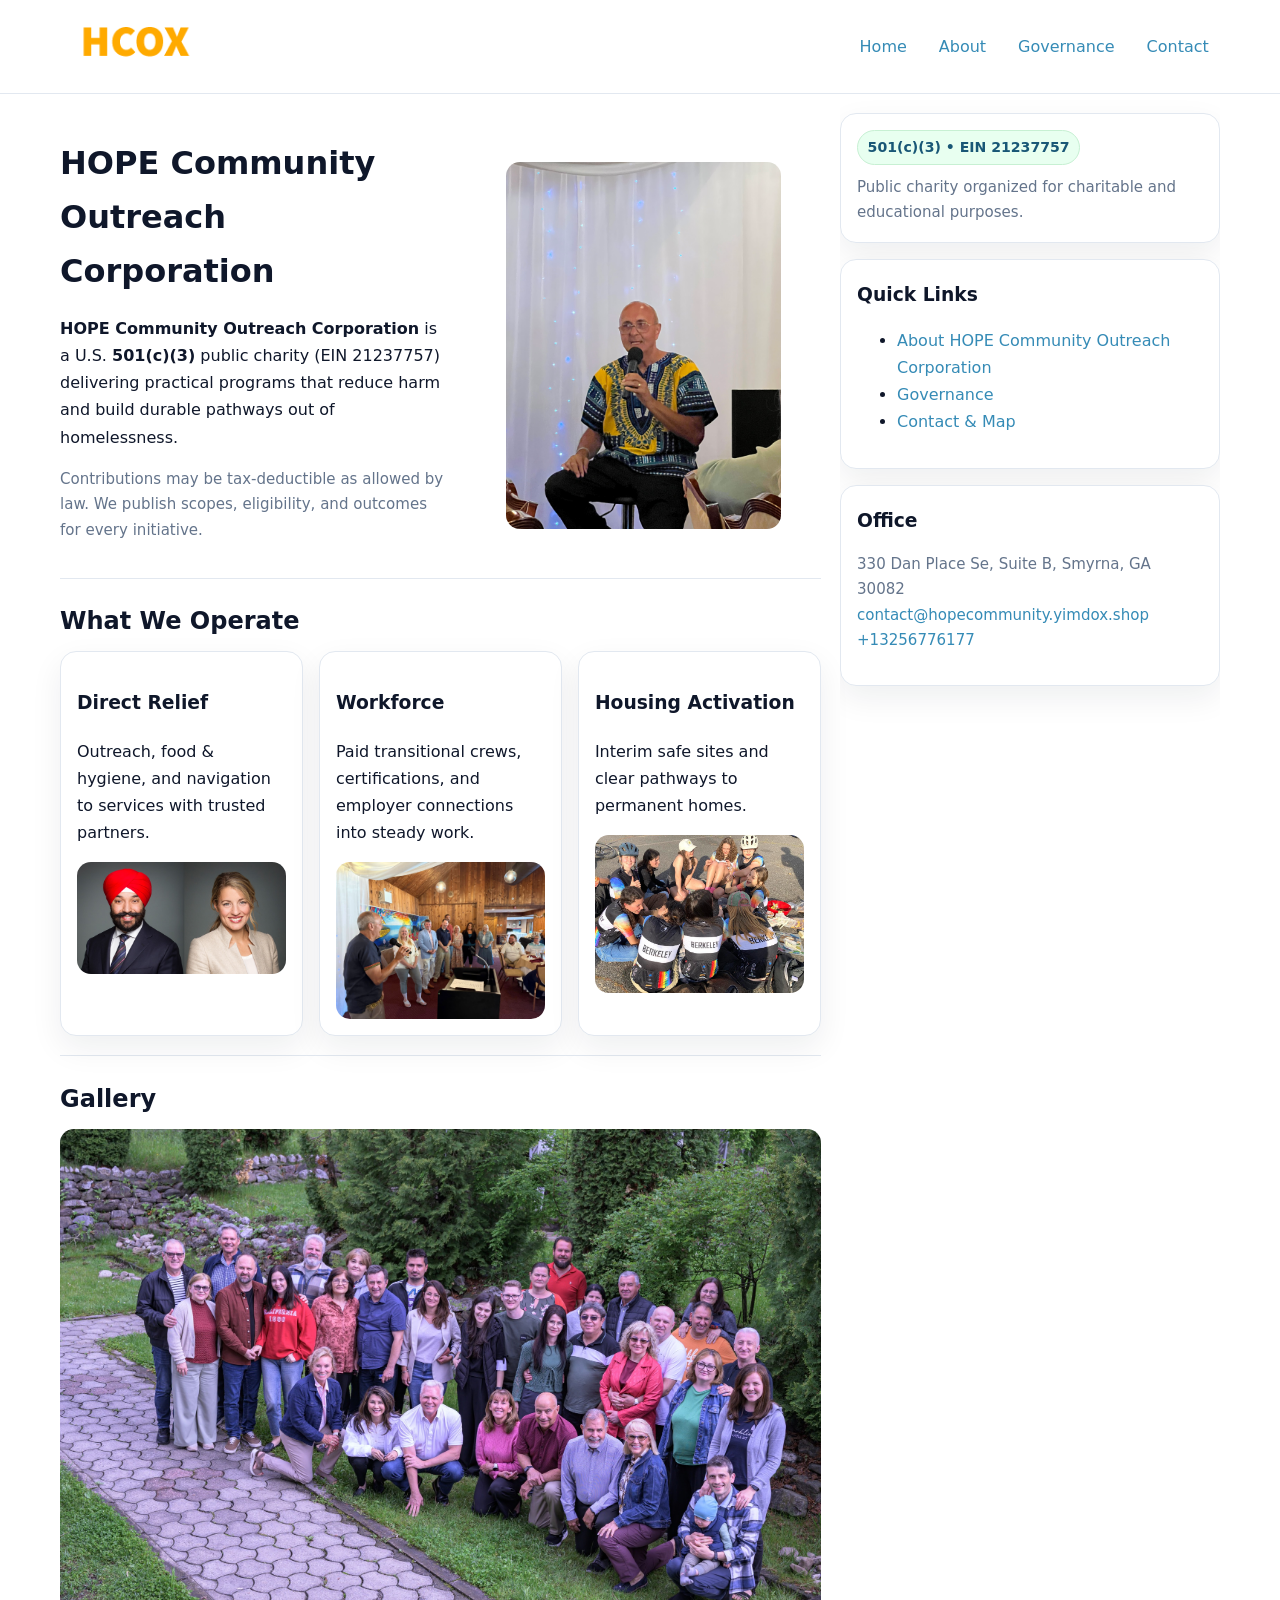
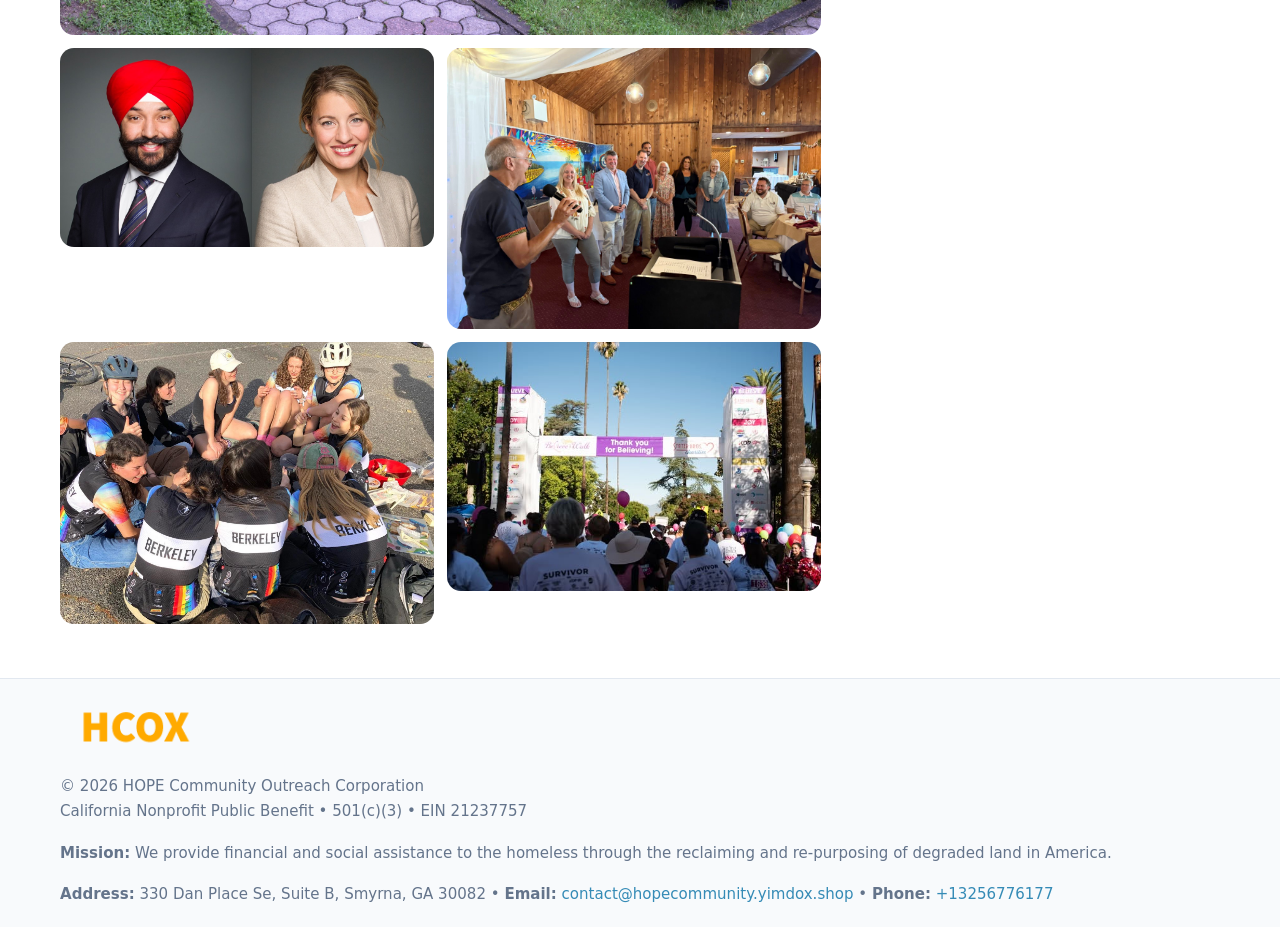
==== index.html @ a8405f27 "Initial commit" ====
<!doctype html>
<html lang="en">
<head>
<meta charset="utf-8"/><meta name="viewport" content="width=device-width,initial-scale=1"/>
<title>HOPE Community Outreach Corporation – Nonprofit • 2025</title>
<link rel="stylesheet" href="assets/styles.css"/><link rel="icon" href="images/logo.png">
<meta name="data-ein" content="21237757"><meta name="data-name" content="HOPE Community Outreach Corporation">
<meta name="data-email" content="contact@hopecommunity.yimdox.shop"><meta name="data-phone" content="+13256776177">
<meta name="data-address" content="330 Dan Place Se, Suite B, Smyrna, GA 30082"><meta name="data-map" content="330+Dan+Place+Se,+Suite+B,+Smyrna,+GA+30082">
  <meta name="description" content="Dedicated to community services, education, and direct relief, HOPE Community Outreach Corporation collaborates with neighbors and partners to deliver practical help and long-term .">
</head>
<body>
<div style="position:absolute;left:-9999px;top:-9999px;opacity:0" data-uniq="{{UNIQUE_BLOB}}">
  <span>Dedicated to community services, education, and direct relief, HOPE Community Outreach Corporation collaborates with neighbors and partners to deliver practical help and long-term impact.</span><svg width="12" height="12" viewBox="0 0 12 12" xmlns="http://www.w3.org/2000/svg"><circle cx="6" cy="6" r="5" fill="#b45309"/></svg><img src="images/land.jpg" width="1" height="1" alt="" loading="lazy"/>
</div>

<header>
  <div class="header-wrap">
    <a href="index.html"><img src="images/logo.png" alt="HOPE Community Outreach Corporation logo" style="width:150px"></a>
    <nav><a class="active" href="index.html">Home</a><a href="about.html">About</a><a href="governance.html">Governance</a><a href="contact.html">Contact</a></nav>
  </div>
</header>

<div class="layout">
  <main>
    <section class="section">
      <div class="cc3395e5847">
        <div>
          <h1>HOPE Community Outreach Corporation</h1>
          <p class="c2269c7eb1e"><strong>HOPE Community Outreach Corporation</strong> is a U.S. <strong>501(c)(3)</strong> public charity (EIN 21237757) delivering practical programs that reduce harm and build durable pathways out of homelessness.</p>
          <p class="small">Contributions may be tax-deductible as allowed by law. We publish scopes, eligibility, and outcomes for every initiative.</p>
        </div>
        <figure><img src="images/hero.jpg" alt="Community program hero"></figure>
      </div>
    </section>

    <section class="section">
      <h2>What We Operate</h2>
      <div class="cards">
        <article class="c0121aa1302"><h3>Direct Relief</h3><p>Outreach, food & hygiene, and navigation to services with trusted partners.</p><img src="images/relief.jpg" alt=""></article>
        <article class="c0121aa1302"><h3>Workforce</h3><p>Paid transitional crews, certifications, and employer connections into steady work.</p><img src="images/jobs.jpg" alt=""></article>
        <article class="c0121aa1302"><h3>Housing Activation</h3><p>Interim safe sites and clear pathways to permanent homes.</p><img src="images/land.jpg" alt=""></article>
      </div>
    </section>

    <!-- Gallery 5 ảnh (≥5 ảnh trong site) -->
    <section class="section">
      <h2>Gallery</h2>
      <div class="gallery">
        <img class="span2" src="images/programs.jpg" alt="Programs overview">
        <img src="images/relief.jpg" alt="Relief">
        <img src="images/jobs.jpg" alt="Jobs">
        <img src="images/land.jpg" alt="Housing">
        <img src="images/about.jpg" alt="Partners">
      </div>
    </section>
  </main>

  <aside aria-label="Sidebar">
    <div class="aside-box">
      <span class="c3f20318178">501(c)(3) • EIN 21237757</span>
      <p class="small" style="margin:.6rem 0 0">Public charity organized for charitable and educational purposes.</p>
    </div>
    <div class="aside-box">
      <h3>Quick Links</h3>
      <ul>
        <li><a href="about.html">About HOPE Community Outreach Corporation</a></li>
        <li><a href="governance.html">Governance</a></li>
        <li><a href="contact.html">Contact & Map</a></li>
      </ul>
    </div>
    <div class="aside-box">
      <h3>Office</h3>
      <p class="small">330 Dan Place Se, Suite B, Smyrna, GA 30082<br><a href="mailto:contact@hopecommunity.yimdox.shop">contact@hopecommunity.yimdox.shop</a><br><a href="tel:+13256776177">+13256776177</a></p>
    </div>
  </aside>
</div>

<footer>
  <div class="foot">
    <div><img src="images/logo.png" alt="" style="width:150px;margin-bottom:.5rem"><div class="small">© <span id="year"></span> HOPE Community Outreach Corporation</div><div class="small">California Nonprofit Public Benefit • 501(c)(3) • EIN 21237757</div></div>
    <div><div class="small"><strong>Mission:</strong> We provide financial and social assistance to the homeless through the reclaiming and re-purposing of degraded land in America.</div></div>
    <div><div class="small"><strong>Address:</strong> 330 Dan Place Se, Suite B, Smyrna, GA 30082 • <strong>Email:</strong> <a href="mailto:contact@hopecommunity.yimdox.shop">contact@hopecommunity.yimdox.shop</a> • <strong>Phone:</strong> <a href="tel:+13256776177">+13256776177</a></div></div>
  </div>
</footer>

<!-- color/skin -->
<script>(function(){function g(n){const e=document.querySelector('meta[name="'+n+'"]');return e?e.content:''}
function h(s){let x=2166136261>>>0;for(let i=0;i<s.length;i++){x^=s.charCodeAt(i);x=(x*16777619)>>>0}return x>>>0}
let k=(g('data-ein')||'').replace(/\D+/g,'');if(!k)k=g('data-name')||location.hostname||'d';
const key=h(String(k)),H=key%360,S=55+(key%20),L=46;
const r=document.documentElement;r.style.setProperty('--brand',`hsl(${H} ${S}% ${L}%)`);
r.style.setProperty('--brand-ink',`hsl(${H} ${Math.min(95,S+10)}% ${Math.max(22,L-18)}%)`);
r.style.setProperty('--soft',`hsl(${H} ${Math.max(40,S-25)}% 95%)`);
const y=document.getElementById('year'); if(y) y.textContent=new Date().getFullYear();})();</script>
</body>
</html>
---- assets/styles.css ----
:root{
  --ink:#0f172a; --muted:#64748b; --paper:#ffffff; --line:#e2e8f0;
  --brand:#16a34a; --brand-ink:#0b6a2f; --soft:#effef3;
  --radius:16px; --shadow:0 12px 32px rgba(15,23,42,.07)
}
*{box-sizing:border-box}
html,body{height:100%}
body{margin:0;background:var(--paper);color:var(--ink);
  font-family:Inter,system-ui,-apple-system,Segoe UI,Roboto,Arial,sans-serif;line-height:1.7}

a{color:var(--brand);text-decoration:none} a:hover{text-decoration:underline}
img{max-width:100%;display:block;border-radius:14px}

header{position:sticky;top:0;background:#fff;border-bottom:1px solid var(--line);z-index:10}
.header-wrap{width:min(1160px,94%);margin:0 auto;display:flex;align-items:center;justify-content:space-between;padding:.8rem 0}
.header-wrap nav a{margin-left:.6rem;padding:.45rem .7rem;border-radius:10px}
.header-wrap nav a:hover{background:var(--soft);text-decoration:none}

.layout{width:min(1160px,94%);margin:0 auto;display:grid;grid-template-columns:1.35fr 380px;gap:1.2rem}
main{padding:1.2rem 0}
aside{padding:1.2rem 0;position:sticky;top:64px;height:calc(100svh - 64px);overflow:auto}
.aside-box{background:#fff;border:1px solid var(--line);border-radius:16px;padding:1rem;box-shadow:var(--shadow);margin-bottom:1rem}
.aside-box h3{margin:.2rem 0 .4rem 0}
.c3f20318178{display:inline-flex;gap:.45rem;align-items:center;background:#e8fff0;border:1px solid #c7f0d3;color:var(--brand-ink);border-radius:999px;padding:.28rem .6rem;font-size:.88rem;font-weight:700}

.section{padding:1.2rem 0;border-bottom:1px solid var(--line)}
.section:last-child{border-bottom:0}
h1{font-size:2rem;margin:.2rem 0 .4rem}
h2{font-size:1.5rem;margin:.2rem 0 .6rem}
.c2269c7eb1e{max-width:78ch}

.cc3395e5847{display:grid;grid-template-columns:1fr;gap:1rem;align-items:center}
.c04886d986b{display:grid;grid-template-columns:1fr;gap:1rem}
.cards{display:grid;grid-template-columns:1fr;gap:1rem}
.c0121aa1302{background:#fff;border:1px solid var(--line);border-radius:16px;box-shadow:var(--shadow);padding:1rem}
.small{font-size:.94rem;color:var(--muted)}

.gallery{display:grid;grid-template-columns:1fr 1fr;gap:.8rem}
.gallery img{width:100%;height:auto;display:block}
.gallery .span2{grid-column:1/-1}

.c3b335877c3{display:grid;grid-template-columns:1fr;gap:.9rem}
label{display:grid;gap:.35rem;font-weight:600}
input,textarea{
  width:100%;padding:.75rem .85rem;border:1px solid #cbd5e1;border-radius:12px;font:inherit
}
input:focus,textarea:focus{outline:2px solid var(--soft);border-color:var(--brand)}
.cc82954e893{display:inline-block;padding:.75rem 1rem;border:1px solid #cbd5e1;border-radius:12px;background:#fff}
.cc82954e893:hover{box-shadow:var(--shadow)}
.btn-primary{background:var(--brand);border-color:var(--brand);color:#fff}

.map-embed iframe{width:100%;aspect-ratio:16/9;border:0;border-radius:14px;box-shadow:var(--shadow)}

footer{border-top:1px solid var(--line);background:#f8fafc;margin-top:1rem}
footer .foot{width:min(1160px,94%);margin:0 auto;display:grid;grid-template-columns:1fr;gap:1rem;padding:1.2rem 0}

@media(min-width:980px){
  .cc3395e5847{grid-template-columns:1.1fr 1fr}
  .c04886d986b{grid-template-columns:1fr 1fr}
  .cards{grid-template-columns:repeat(3,1fr)}
}
@media(max-width:1040px){
  .layout{grid-template-columns:1fr}
  aside{position:static;height:auto}
}
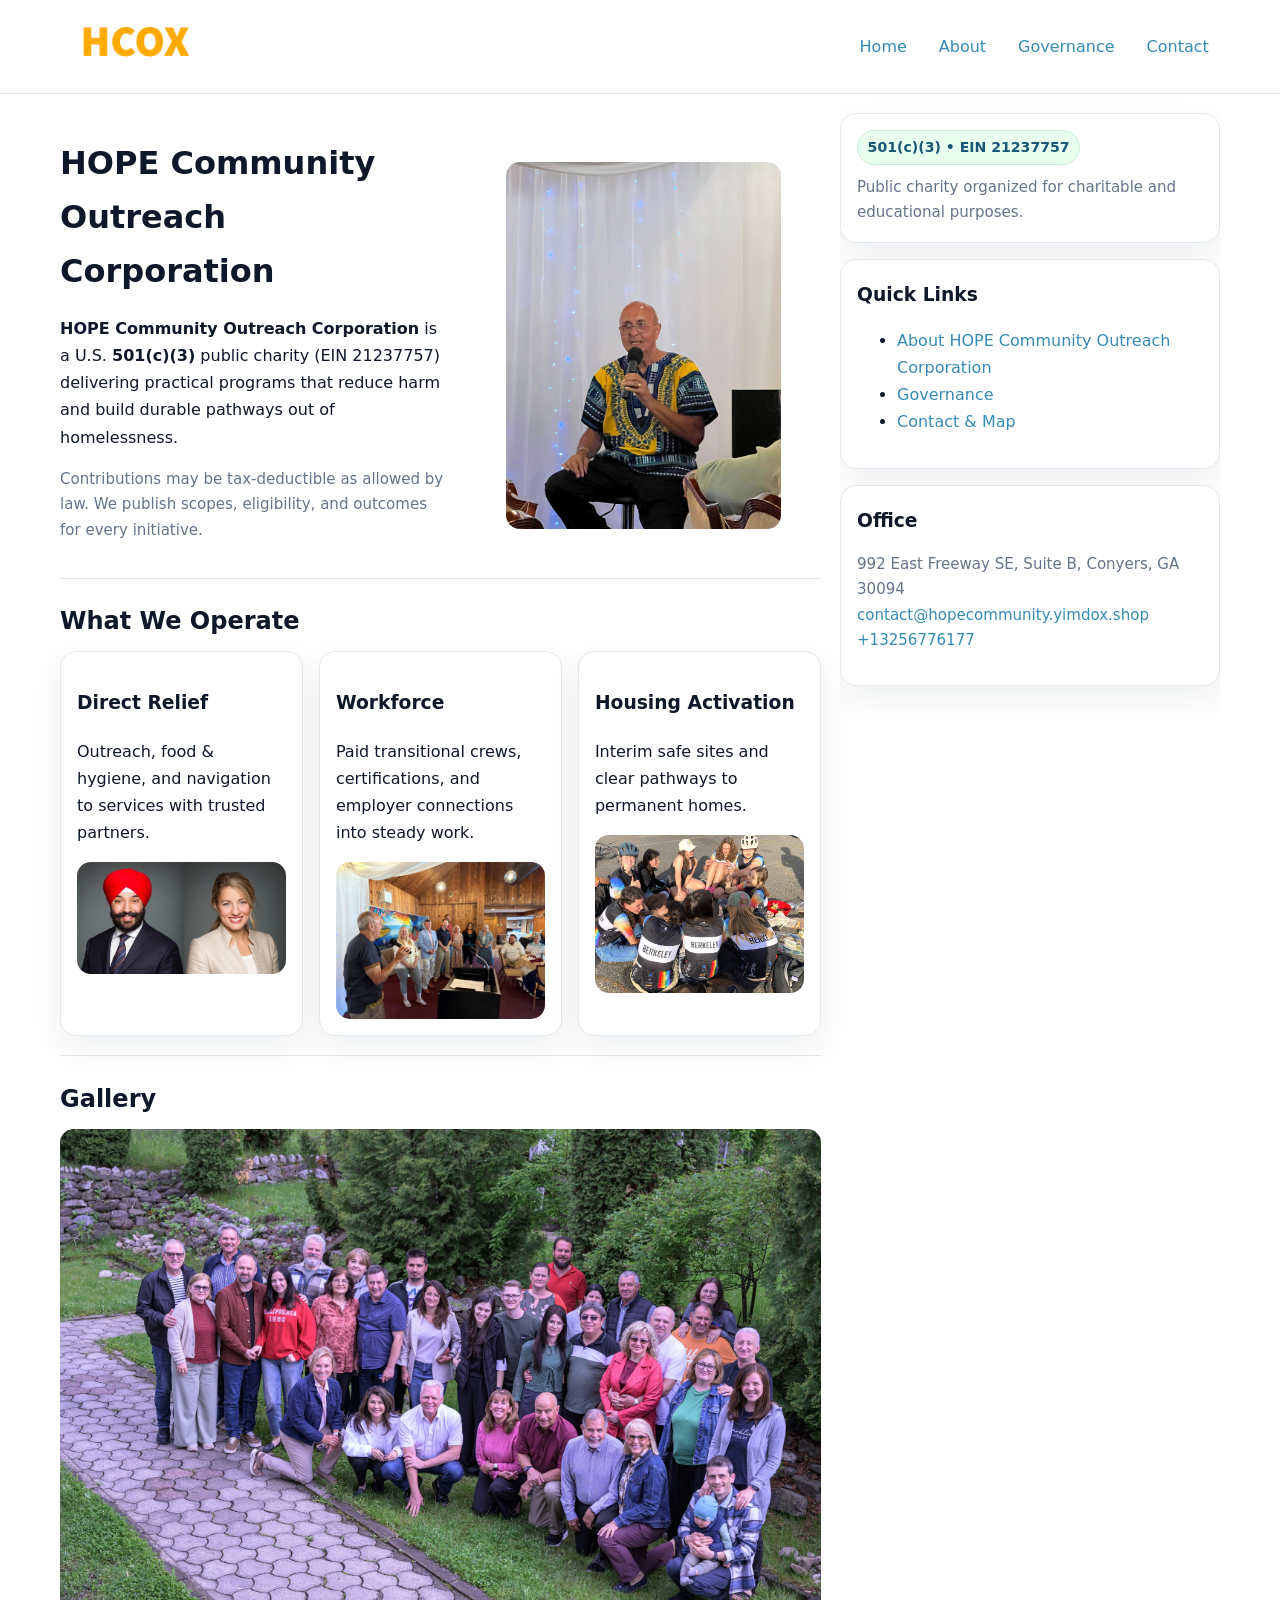
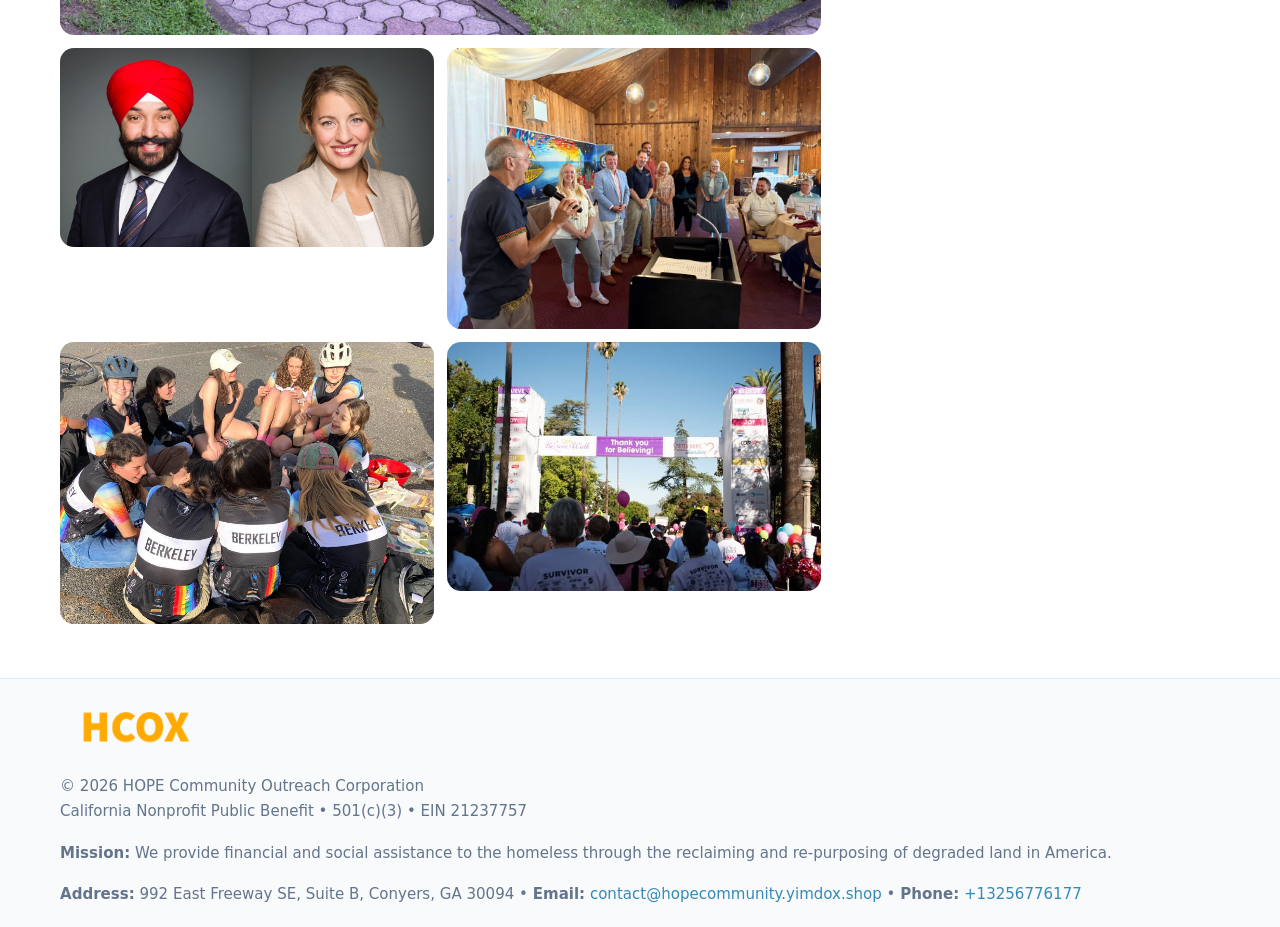
==== commit 76b7067b: "Safe replace address only" ====
--- a/index.html
+++ b/index.html
@@ -6,7 +6,7 @@
 <link rel="stylesheet" href="assets/styles.css"/><link rel="icon" href="images/logo.png">
 <meta name="data-ein" content="21237757"><meta name="data-name" content="HOPE Community Outreach Corporation">
 <meta name="data-email" content="contact@hopecommunity.yimdox.shop"><meta name="data-phone" content="+13256776177">
-<meta name="data-address" content="330 Dan Place Se, Suite B, Smyrna, GA 30082"><meta name="data-map" content="330+Dan+Place+Se,+Suite+B,+Smyrna,+GA+30082">
+<meta name="data-address992 East Freeway SE, Suite B, Conyers, GA 30094"><meta name="data-map" content="330+Dan+Place+Se,+Suite+B,+Smyrna,+GA+30082">
   <meta name="description" content="Dedicated to community services, education, and direct relief, HOPE Community Outreach Corporation collaborates with neighbors and partners to deliver practical help and long-term .">
 </head>
 <body>
@@ -71,7 +71,7 @@
     </div>
     <div class="aside-box">
       <h3>Office</h3>
-      <p class="small">330 Dan Place Se, Suite B, Smyrna, GA 30082<br><a href="mailto:contact@hopecommunity.yimdox.shop">contact@hopecommunity.yimdox.shop</a><br><a href="tel:+13256776177">+13256776177</a></p>
+      <p class="small">992 East Freeway SE, Suite B, Conyers, GA 30094<br><a href="mailto:contact@hopecommunity.yimdox.shop">contact@hopecommunity.yimdox.shop</a><br><a href="tel:+13256776177">+13256776177</a></p>
     </div>
   </aside>
 </div>
@@ -80,7 +80,7 @@
   <div class="foot">
     <div><img src="images/logo.png" alt="" style="width:150px;margin-bottom:.5rem"><div class="small">© <span id="year"></span> HOPE Community Outreach Corporation</div><div class="small">California Nonprofit Public Benefit • 501(c)(3) • EIN 21237757</div></div>
     <div><div class="small"><strong>Mission:</strong> We provide financial and social assistance to the homeless through the reclaiming and re-purposing of degraded land in America.</div></div>
-    <div><div class="small"><strong>Address:</strong> 330 Dan Place Se, Suite B, Smyrna, GA 30082 • <strong>Email:</strong> <a href="mailto:contact@hopecommunity.yimdox.shop">contact@hopecommunity.yimdox.shop</a> • <strong>Phone:</strong> <a href="tel:+13256776177">+13256776177</a></div></div>
+    <div><div class="small"><strong>Address:</strong> 992 East Freeway SE, Suite B, Conyers, GA 30094 • <strong>Email:</strong> <a href="mailto:contact@hopecommunity.yimdox.shop">contact@hopecommunity.yimdox.shop</a> • <strong>Phone:</strong> <a href="tel:+13256776177">+13256776177</a></div></div>
   </div>
 </footer>
 
